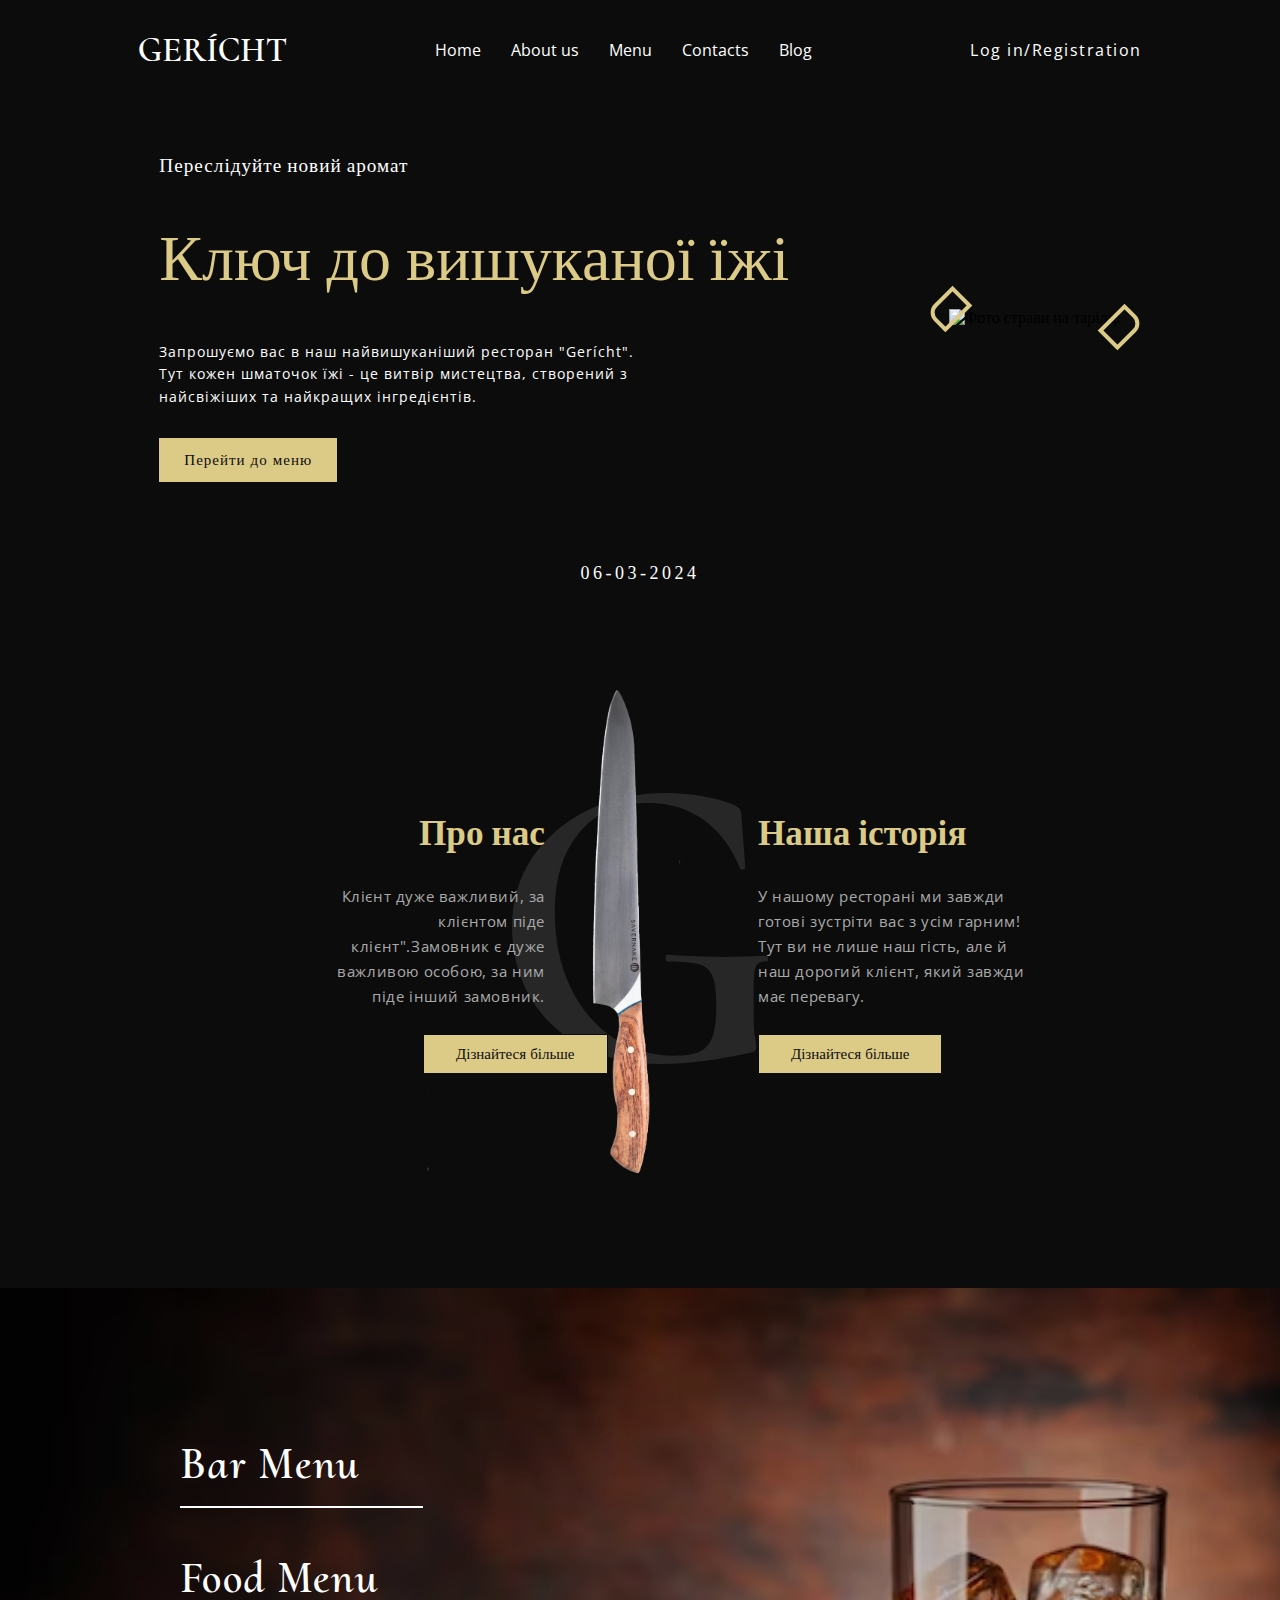
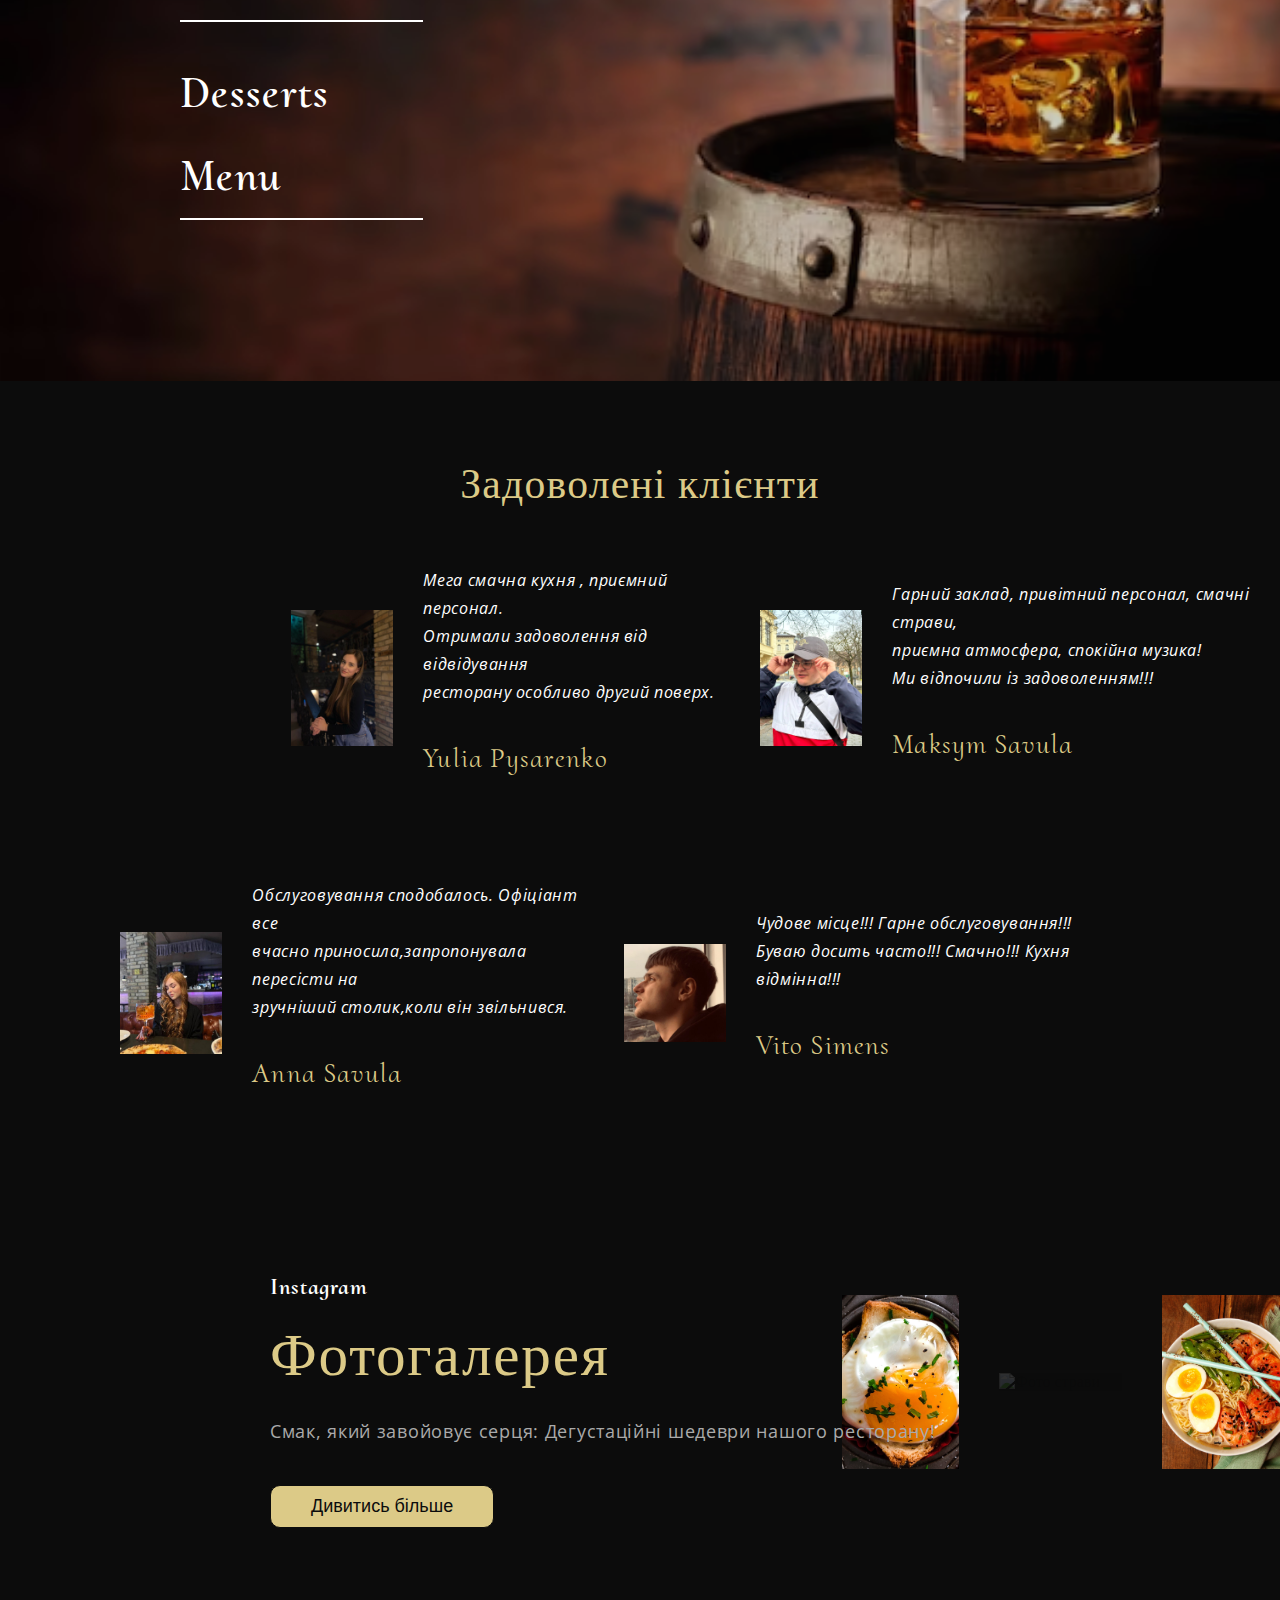
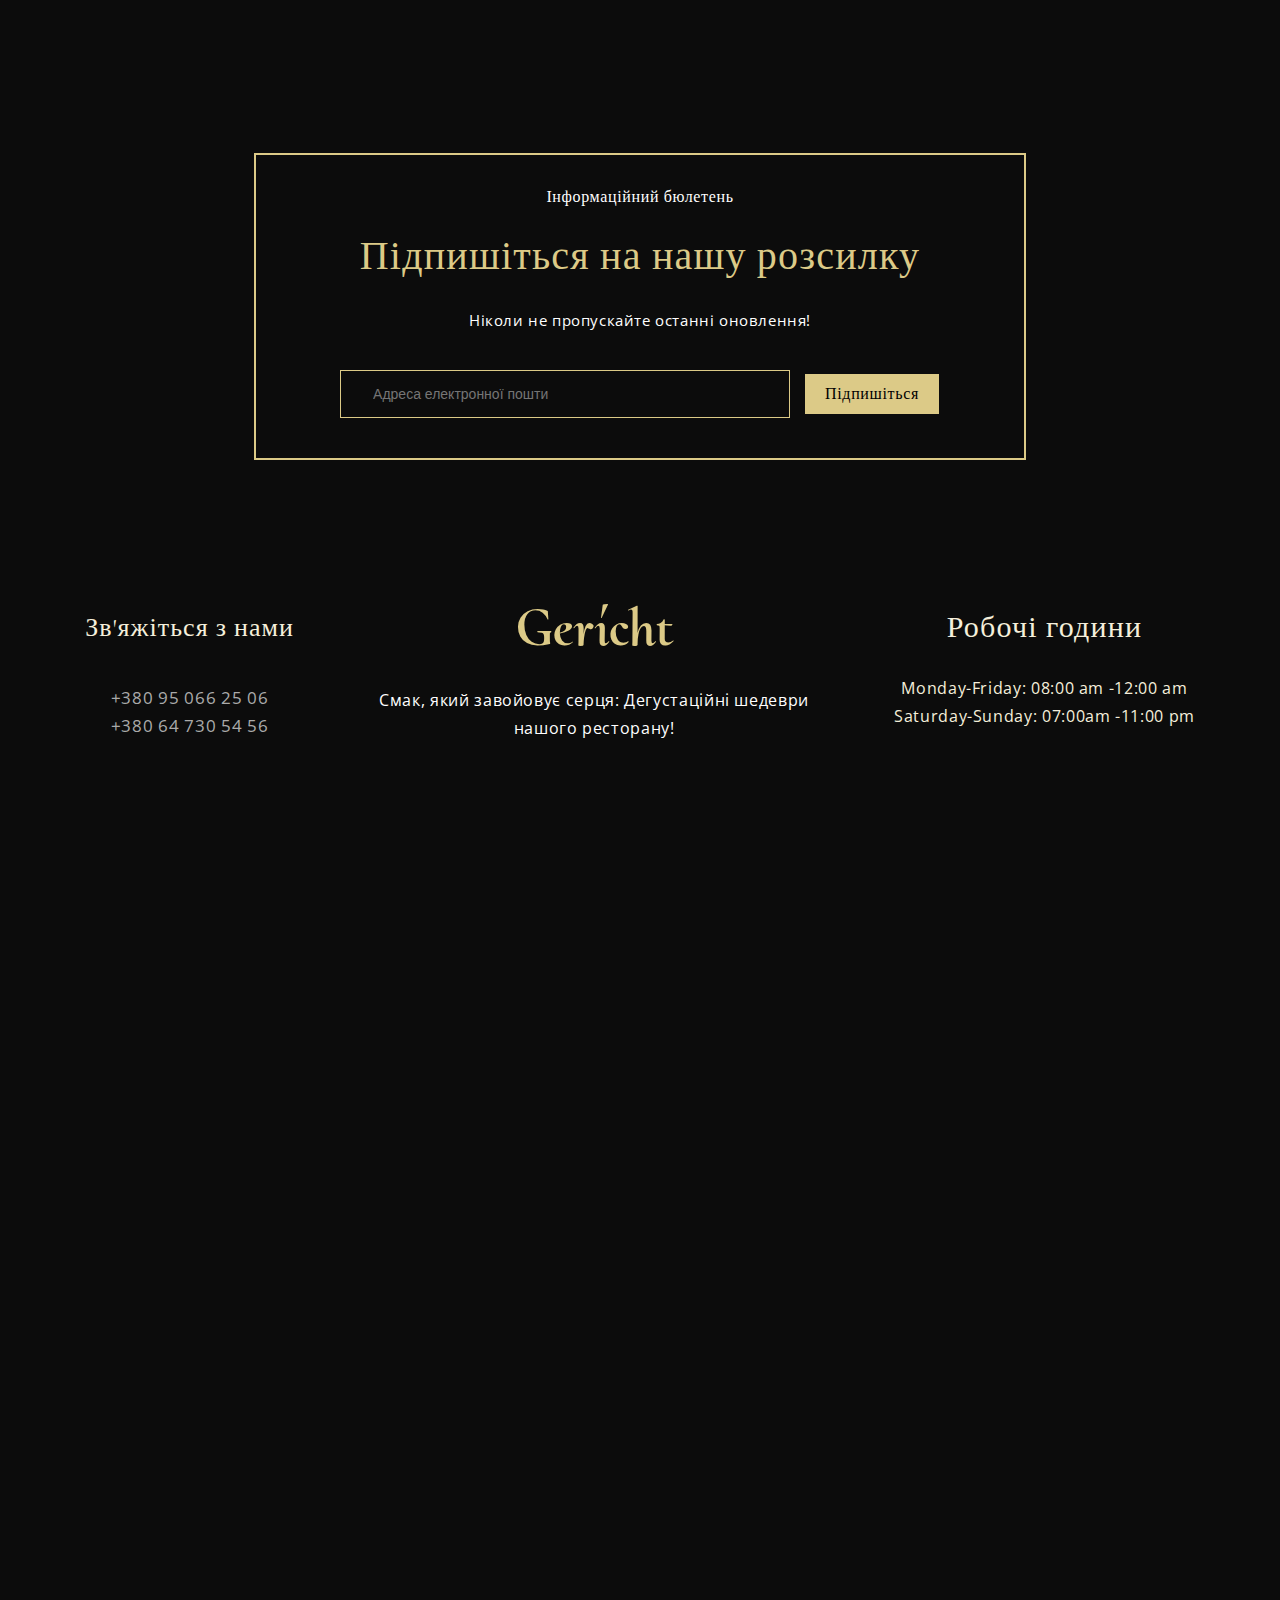
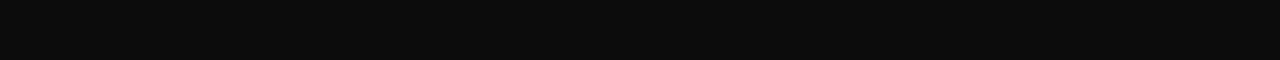
==== index.html @ d265ea69 "progect" ====
<!DOCTYPE html>
<html lang="en">
   <head>
      <meta charset="UTF-8">
      <meta name="viewport" content="width=device-width, initial-scale=1.0">
      <link rel="preconnect" href="https://fonts.googleapis.com">
      <link rel="preconnect" href="https://fonts.gstatic.com" crossorigin>
      <link href="https://fonts.googleapis.com/css2?family=Cormorant+Upright:wght@300;400;500;600;700&family=Oswald:wght@200..700&family=Roboto:ital,wght@0,100;0,300;0,400;0,500;0,700;0,900;1,100;1,300;1,400;1,500;1,700;1,900&display=swap" rel="stylesheet">
      <link rel="preconnect" href="https://fonts.googleapis.com">
      <link rel="preconnect" href="https://fonts.gstatic.com" crossorigin>
      <link href="https://fonts.googleapis.com/css2?family=Cormorant+Upright:wght@300;400;500;600;700&family=Open+Sans:ital,wght@0,300..800;1,300..800&family=Oswald:wght@200..700&family=Roboto:ital,wght@0,100;0,300;0,400;0,500;0,700;0,900;1,100;1,300;1,400;1,500;1,700;1,900&display=swap" rel="stylesheet">
      <link rel="stylesheet" href="./css/style.css">
      <title>Головна Ресторан Gerícht</title>
   </head>
   <header>
      <div class="header">
         <div class="header-content">
            <h2 class="logo">Gerícht</h2>
            <nav class="nav">
               <li class="nav_list">
                  <a class="nav_item" href="#">Home</a>
               </li>
               <li  class="nav_list">
                  <a class="nav_item" href="#About_us">About us</a>
               </li>
               <li  class="nav_list"> 
                  <a class="nav_item"  href="#">Menu</a>
               </li>
               <li  class="nav_list">
                  <a class="nav_item" href="#">Contacts</a>
               </li>
               <li  class="nav_list">
                  <a class="nav_item" href="#">Blog</a>
               </li>
            </nav>
            <div>
               <span class="btn">Log in/Registration</span>
            </div>
         </div>
      </div>
   </header>
   <footer>
      <div class="footer">
         <div class="footer-content">
            <div>
               <span class="footer_subtitle">Переслідуйте новий аромат</span>
               <h1 class="footer_title">Ключ до вишуканої їжі</h1>
               <p class="footer_text">Запрошуємо вас в наш найвишуканіший ресторан "Gerícht".<br> Тут кожен шматочок їжі - це витвір мистецтва, створений з <br> найсвіжіших та найкращих інгредієнтів. </p>
               <button class="footer_btn">Перейти до меню</button>
            </div>
            <div class="border"> 
               <img class="img" src="./img/meal2.jpg" alt="Фото страви на тарілці">
            </div>
         </div>
      </div>
      <div class="number"><span class="number-text">06-03-2024</span></div>
   </footer>
   <section>
      <div class="section">
         <div id="About_us" class="section-content">
            <div class="section-content-first">
               <h2 class="section-title-first">Про нас</h2>
               <i style="transform: rotate(225deg); color:#DCCA87; position: relative; left: 31vh;" class="fa-solid fa-spoon"></i>
               <p class="section-text-first">Клієнт дуже важливий, за клієнтом піде клієнт".Замовник є дуже важливою особою, за ним піде інший замовник.</p>
               <div><button class="section-btn-first">Дізнайтеся більше</button></div>
            </div>
            <img class="word-G" src="./img/G.svg" alt="Буква G">
            <img class="src" src="./img/knive.png" alt="Фото кухонного прибора">
            <div class="section-content-second">
               <h2  class="section-title-second">Наша історія</h2>
               <i style="transform: rotate(45deg); color:#DCCA87;" class="fa-solid fa-spoon"></i>
               <p class="section-text-second">У нашому ресторані ми завжди готові зустріти вас з усім гарним!
                  Тут ви не лише наш гість, але й наш дорогий клієнт, який завжди має перевагу.
               <div><button class="section-btn-second">Дізнайтеся більше</button></div>
            </div>
         </div>
      </div>
   </section>
   <aside>
      <div class="aside">
         <div class="aside-content">
            <h1 class="aside-title">Bar Menu</h1>
            <h1 class="aside-title">Food Menu</h1>
            <h1 class="aside-title">Desserts Menu</h1>
         </div>
      </div>
   </aside>
   <section>
      <div class="section-customer">
         <div class="section-customer-title">
            <h2 class="title">Задоволені клієнти</h2>
         </div>
         <div class="section-customer-people">
            <img class="img-people" src="./img/woman.jpg" alt="Фото клієнтки">
            <div>
               <p class="reviews">Мега смачна кухня , приємний персонал.<br> Отримали задоволення від відвідування<br> ресторану особливо другий поверх.</p>
               <h4 class="people-name">Yulia Pysarenko</h4>
            </div>
            <img class="img-people" src="./img/man.jpg"alt="Фото клієнтки">
            <div>
               <p class="reviews">Гарний заклад, привітний персонал, смачні страви,<br> приємна атмосфера, спокійна музика!<br> Ми відпочили із задоволенням!!!</p>
               <h4 class="people-name">Maksym Savula</h4>
            </div>
         </div>
         <div class="section-second-customer-people">
            <img class="img-people"  src="./img/woman2.jpg" alt="Фото клієнтки">
            <div>
               <p class="reviews">Обслуговування сподобалось. Офіціант все<br> вчасно приносила,запропонувала пересісти на<br> зручніший столик,коли він звільнився.</p>
               <h4 class="people-name">Anna Savula</h4>
            </div>
            <img class="img-people" src="./img/man2.jpg"alt="Фото клієнтки">
            <div>
               <p class="reviews">Чудове місце!!! Гарне обслуговування!!!<br> Буваю досить часто!!! Смачно!!! Кухня відмінна!!!</p>
               <h4 class="people-name">Vito Simens</h4>
            </div>
         </div>
      </div>
   </section>
   <section>
      <div>
         <div class="section-media">
            <div style="position: relative; left: 30vh;">
               <h5 class="section-media-subtitle">Instagram</h5>
               <div>
                  <i style="color:#DCCA87; transform: rotate(45deg);" class="fa-solid fa-spoon"></i>
               </div>
               <h2 class="section-media-title">Фотогалерея</h2>
               <p class="section-media-text">Смак, який завойовує серця: Дегустаційні шедеври нашого ресторану!</p>
               <div>
                  <button class="section-media-btn">Дивитись більше</button>
               </div>
            </div>
            <div class="section-content-img">
               <img class="media-img-1" src="./img/meal.jpg" alt="Фото страви">
               <img class="media-img" src="./img/meal2.jpg" alt="Фото страви">
               <i id="Instagram" class="fa-brands fa-instagram"></i>
               <img class="media-img-1" src="./img/meal3.jpg" alt="Фото страви">
            </div>
         </div>
      </div>
   </section>
   <section>
      <aside class="section-form-header">
         <form action="#" method="post">
            <div class="section-form">
               <h5 class="section-form-title">Інформаційний бюлетень</h5>
               <i style="color:#DCCA87; transform: rotate(45deg);" class="fa-solid fa-spoon"></i>
               <h2 class="section-form-slogan">Підпишіться на нашу розсилку</h2>
               <p class="section-form-text">Ніколи не пропускайте останні оновлення!</p>
               <div>
                  <input class="email" type="email" placeholder="Адреса електронної пошти">
                  <button class="form-btn">Підпишіться</button>
         </form>
         </div>
         </div>
      </aside>
      <div class="section-nav">
         <div style="text-align: center;">
            <h4 class="section-nav-contact">Зв'яжіться з нами</h4>
            <span class="section-contact-telephone">+380 95 066 25 06</span>
            <div><span class="section-contact-telephone">+380 64 730 54 56</span></div>
         </div>
         <div style="text-align: center;">
            <h2 class="section-nav-logo">Gerícht</h2>
            <span class="section-nav-span">Смак, який завойовує серця: Дегустаційні шедеври<br> нашого ресторану!</span>
            <div><i style="color:#DCCA87; transform: rotate(45deg); margin-top: 25px; margin-bottom: 25px; font-size: 20px;" class="fa-solid fa-spoon"></i></div>
            <div>
               <i id="icon" class="fa-brands fa-facebook-f"></i>
               <i id="icon" class="fa-brands fa-instagram"></i>
               <i id="icon" class="fa-brands fa-twitter"></i>
            </div>
         </div>
         <div style="text-align: center;">
            <h2 class="section-nav-hour">Робочі години</h2>
            <span class="section-nav-work">Monday-Friday:
            08:00 am -12:00 am</span>
            <div>
               <span class="section-nav-work"> Saturday-Sunday:
               07:00am -11:00 pm</span>
            </div>
         </div>
      </div>
   </section>
   <script src="./js/script.js"></script>
   <script src="https://kit.fontawesome.com/238ef1c826.js" crossorigin="anonymous"></script>
   </html>
---- css/style.css ----
body
{
    margin: 0px;
    height: 540vh;
    background:var( --theme-background);
}
li
{
    list-style-type: none;
}
a
{
    text-decoration: none;
   
}
.header-content
{
    display: flex;
    align-items: center;
    justify-content: space-evenly;
}
.logo
{
    font-family: "Cormorant Upright", serif;
    font-weight: 600;
    font-style: normal;
    font-size: 35px;
    color: var(--theme-color-text);
    text-transform: uppercase;
}
.nav
{
    display: flex;
    align-items: center;
    justify-content: center;
}
.nav_item
{
    font-family: "Open Sans", sans-serif;
    font-size: 16px;
    padding: 0px 20px 0px 10px;
    color: var(--theme-color-text);
    transition: color .25s;
}
.nav_item:hover
{
    color: var(--theme-color-title);
}
.btn
{
    font-family: "Open Sans", sans-serif;
    font-size: 16px;
    letter-spacing: 1.5px;
    cursor: pointer;
    color: var(--theme-color-text);
}
.footer
{
    margin-top: 6vh;
}
.footer-content
{
    display: flex;
    align-items: center;
    justify-content: space-evenly;
}
.footer_subtitle
{
    font-family: "Cormorant Upright", serif;
    font-weight: 300;
    font-style: normal;
    font-size: 1.2rem;
    letter-spacing: 1px;
    color: var(--theme-color-text);
}
.footer_title
{
    font-family: "Cormorant Upright", serif;
    font-weight: 300;
    font-style: normal;
    font-size: 4rem;
    color: var(--theme-color-title);
}
.footer_text
{
    font-family: "Open Sans", sans-serif;
    font-weight: 400;
    font-size: 14px;
    line-height: 1.6;
    letter-spacing: 1px;
    color: var(--theme-color-text);
    margin-bottom: 30px;
}
.footer_btn
{
    font-family: "Cormorant Upright", serif;
    font-weight: 500;
    font-style: normal;
    background: var(--theme-color-title);
    color: var(--theme-background);
    border: none;
    padding: 13px 25px;
    font-size: 15px;
    letter-spacing: 1px;
    cursor: pointer;
    transition: color .25s, box-shadow .25s;
}
.footer_btn:hover
{
    color:var(--theme-background-btn) ;
    box-shadow: 0px 0px 10px #ffffff;
}
.img{
    height: 67vh;
}
.border{
    position: relative;
}
  
.border::before,
.border::after
{
    content: "";
    position: absolute;
    width: 30px; 
    height: 20px; 
    border: 4px solid var(--theme-color-title); 
    background-color: transparent; 
}
  
  .border::before 
{
    transform: translate(-50%, -50%) rotate(-45deg);
    border-top-left-radius: 12px; 
}
  
  .border::after
{
    bottom: 0;
    right: 0;
    transform: translate(50%, 50%) rotate(-45deg); 
    border-bottom-right-radius: 12px;
}
.number
{
    display: flex;
    align-items: center;
    justify-content: center;
}  
.number-text
{
    font-size: large;
    color: var(--theme-color-text);
    letter-spacing: 3.5px;
    margin-top: 9vh;

}
.section
{
    margin-top: 30px;
}
.section-content
{
    display: flex;
    align-items: center;
    justify-content: center;
}
.section-content-first
{
    position: relative;
    left: 37vh;
}
.section-content-second
{
    position: relative;
    right: 28vh;
}
.word-G
{
    position: absolute;
    width: 20%;
}
.src
{
    position: relative;
    right: 8vh;
    width: 60%;
    transform: rotate(90deg);
    margin: 0px 15px 0px 15px;
}
.section-title-first,
.section-title-second
{
    font-family: "Cormorant Upright", serif;
    font-weight: 600;
    font-size: 2.2rem;
    color: var(--theme-color-title);
}
.section-title-first
{
    position: relative;
    z-index: 1;
    text-align: end;
}
.section-text-first,
.section-text-second
{
    font-family: "Open Sans", sans-serif;
    font-size: 15px;
    font-weight: 400;
    line-height: 25px;
    letter-spacing: 0.04em;
    color: var(--theme-color-p);
    margin-bottom: 25px;
}
.section-text-first
{
    position: relative;
    z-index: 1;
    text-align: end;
}
.section-btn-first,
.section-btn-second
{
  padding: 5px 32px 5px 32px;
  border: none;
  border: 1px solid #0C0C0C;
  font-family: "Cormorant Upright", serif;
  font-weight: 500;
  font-size: 15px;
  line-height: 28px;
  cursor: pointer;
  background: var(--theme-color-title);
  color: var(--theme-background);
  transition: color .25s, box-shadow .25s;
}
.section-btn-first
{
    position: relative;
    left: 10vh;
    z-index: 1;
}
.section-btn-first:hover,
.section-btn-second:hover
{
    color:var(--theme-background-btn) ;
    box-shadow: 0px 0px 10px #ffffff; 
}
.aside
{
    background: url(../img/woter.jpg);
    background-repeat: no-repeat;
    background-size: 90%;
    background-size: cover;
    height: 77vh;
    margin-top: 45px;
    position: relative;
}
.aside::after
{
    content: "";
    background: var(--theme-background);
    position: absolute;
    left: 0px;
    top: 0px;
    opacity: 0.2;
    width: 100%;
    height: 77vh;
}
.aside-content
{
    position: relative;
    top: 15vh;
    left: 20vh;
    width: 19%;
    z-index: 1;
    cursor: pointer;
}
.aside-title
{
    font-family: "Cormorant Upright", serif;
    font-size: 2.75rem;
    font-weight: 600;
    line-height: 83px;
    letter-spacing: 0.03em;
    color: var(--theme-color-text);
    border-bottom:2px solid #ffffff ;
}
.section-customer
{
    margin-top: 45px;
    height: 90vh;
}
.section-customer-title
{
    display: flex;
    align-items: center;
    justify-content: center;
}
.section-customer-people,
.section-second-customer-people
{
    display: flex;
    align-items: center;
    justify-content: center;
}
.section-customer-people
{
    position: relative;
    left: 29vh;
    width: 80%;
}
.section-second-customer-people
{
    position: relative;
    left: 10vh;
    top: 6vh;
    width: 80%;  
}
.title
{
    font-family: "Cormorant Upright", serif;
    font-size: 2.6rem;
    font-weight: 500;
    margin-bottom: 40px;
    letter-spacing: 0.03em;
    color: var(--theme-color-title);
}
.img-people
{
    width: 10%;
    margin: 10px 30px 15px 30px;
}
.reviews
{
    font-family: "Open Sans", sans-serif;
    font-size: 16px;
    font-style: italic;
    font-weight: 400;
    line-height: 28px;
    letter-spacing: 0.04em;
    color: var(--theme-color-text);
}
.people-name
{

    font-family: Cormorant Upright;
    font-size: 27px;
    font-weight: 400;
    letter-spacing: 0.04em;
    color: var(--theme-color-title);
}
.section-media{
    display: flex;
    align-items: center;
    justify-content: center;
}
.section-media-subtitle
{
    font-family: Cormorant Upright;
    font-size: 1.4rem;
    letter-spacing: 0.04em;
    margin-bottom: 20px;
    color: var(--theme-color-text);
}   
.section-media-title
{
    font-family: Cormorant Upright;
    font-size: 3.7rem;
    font-weight: 500;
    margin-top: 5px;
    margin-bottom: 25px;
    letter-spacing: 0.03em;
    color: var(--theme-color-title);
}
.section-media-text
{
    font-family: Open Sans;
    font-size: 1.1rem;
    font-weight: 400;
    width: 130%;
    margin-bottom: 40px;
    line-height: 28px;
    letter-spacing: 0.04em;
    color: var(--theme-color-p);
}
.section-media-btn
{
    padding: 10px 40px 10px 40px;
    font-size: large;
    border-radius: 10px;
    border: 1px solid #0C0C0C;
    cursor: pointer;
    background: var(--theme-color-title);
    color: var(--theme-background);
    transition: color .25s;
    transition: box-shadow .25s;
    transition: border-radius .25s;
}
.section-media-btn:hover
{
    border: none;
    color:var(--theme-background-btn) ;
    border-radius: 1px;
    box-shadow: 0px 0px 10px #ffffff;
}
.media-img-1
{
    width:17%;
}
.media-img
{
   width:17.8%;
   padding: 0px 40px 0px 40px;
   position: relative;
}
.media-img::after
{
    content: "";
    background: var(--theme-background);
    position: absolute;
    width: 100%;
    height: 50vh;
    left: 0px;
    top: 0px;
    opacity: 0.85;
}
.section-content-img{
    display: flex;
    align-items: center;
    justify-content: end;
}
#Instagram{
    position: absolute;
    right: 46.5vh;
    font-size: 3rem;
    color: var(--theme-instagram-color);
    cursor: pointer;
}
.section-form-header
{
    display: flex;
    align-items: center;
    justify-content: center;
    margin-top: 25vh;
}
.section-form
{
    width: 100%;
}
form
{
    display: flex;
    align-items: center;
    justify-content: center;
    text-align: center;
    width: 60%;
    border: 2px solid #DCCA87;
}
.section-form-title
{
    font-family: Cormorant Upright;
    font-size: medium;
    font-weight: 400;
    margin-bottom: 10px;
    line-height: 30px;
    letter-spacing: 0.04em;
    color: var(--theme-color-text);

}
.section-form-slogan
{
    font-family: Cormorant Upright;
    font-size: 40px;
    font-weight: 400;
    margin-top: 20px;
    margin-bottom: 30px;
    letter-spacing: 0.03em;
    color: var(--theme-color-title);
}
.section-form-text
{
    font-family: Open Sans;
    font-size: 15px;
    letter-spacing: 0.04em;
    margin-bottom: 40px;
    color: var(--theme-color-text);
}
.email{
    width: 50%;
    padding: 15px 32px 15px 32px;
    border: 1px solid #DCCA87;
    background: none;
    margin-bottom: 40px;
    color: var(--theme-color-title);
    font-size: 14px;
}
.form-btn
{
    font-family: Cormorant Upright;
    font-size: 16px;
    font-weight: 400;
    margin-left: 10px;
    padding: 10px 20px 10px 20px;
    letter-spacing: 0.04em;
    background: var(--theme-color-title);
    border: 1px solid #0C0C0C;
    cursor: pointer;
    transition: box-shadow .25s;
    transition: color .25s;
}
.form-btn:hover
{
    color:var(--theme-background-btn) ;
    box-shadow: 0px 0px 10px #ffffff;
}
.section-nav
{
    display: flex;
    align-items: center;
    justify-content: space-evenly;
    margin-top: 10vh;
}
.section-nav-contact
{
    font-family: Cormorant Upright;
    font-size: 26px;
    font-weight: 400;
    line-height: 42px;
    letter-spacing: 0.04em;
    color: var(--theme-color-nav);
}
.section-contact-telephone
{
    font-family: Open Sans;
    font-size: 17px;
    font-weight: 400;
    line-height: 28px;
    letter-spacing: 0.04em;
    color: var(--theme-color-p);
}
.section-nav-logo
{
    font-family: Cormorant Upright;
    font-size: 3.4rem;
    color: var(--theme-color-title);
    margin-bottom: 25px;
}
.section-nav-span
{
    font-family: Open Sans;
    font-size: 16px;
    line-height: 28px;
    letter-spacing: 0.04em;
    color: var(--theme-color-text);
    margin-bottom: 20px;

}
#icon{
    color: var(--theme-color-text);
    font-size: large;
    margin: 10px;
    cursor: pointer;
}
.section-nav-hour
{
    font-family: Cormorant Upright;
    font-size: 30px;
    font-weight: 400;
    line-height: 42px;
    letter-spacing: 0.04em;
    color: var(--theme-color-nav);
}
.section-nav-work
{
    font-family: Open Sans;
    font-size: 16px;
    font-weight: 400;
    line-height: 28px;
    letter-spacing: 0.04em;
    color: var(--theme-color-nav);

}
:root{
    --theme-background-btn:aliceblue;
    --theme-background:#0C0C0C;
    --theme-color-p:#AAAAAA;
    --theme-color-text:#ffffff;
    --theme-instagram-color:#fff;
    --theme-color-title:#DCCA87;
    --theme-color-nav: #F5EFDB;


}
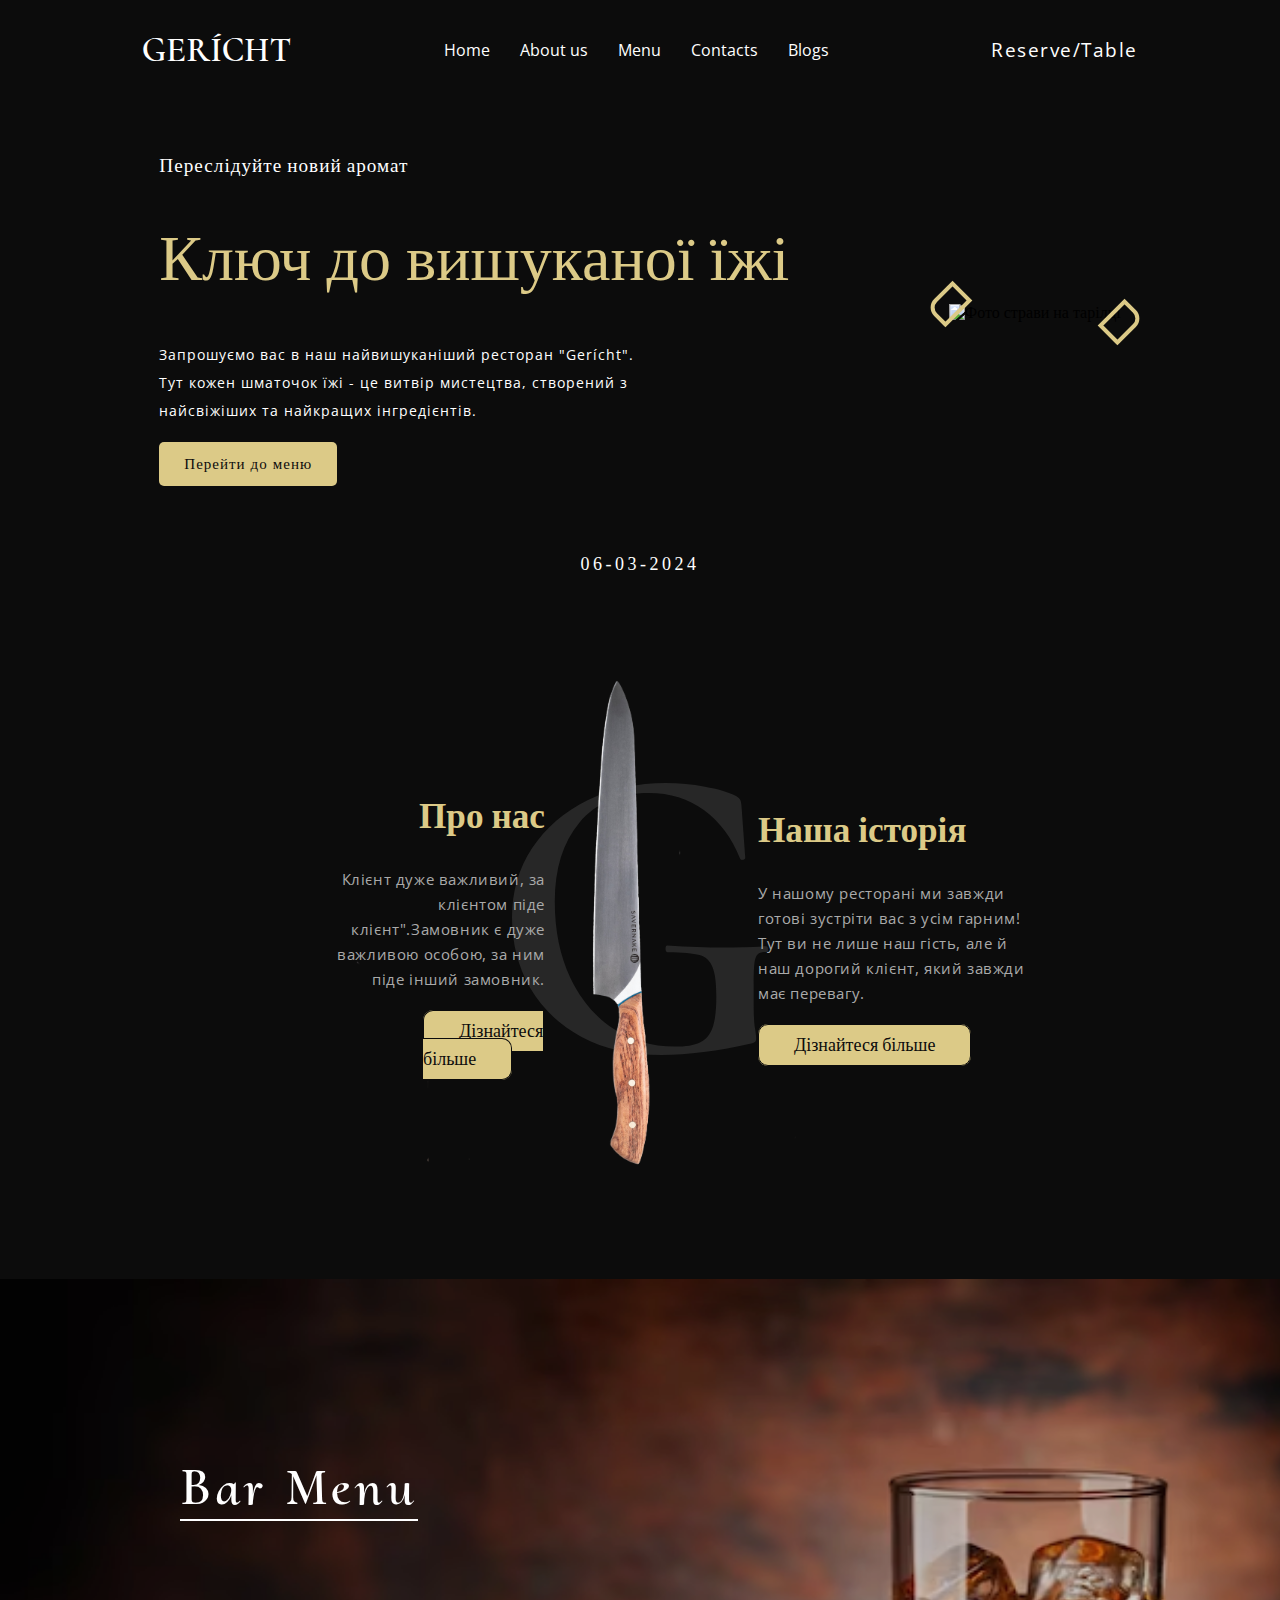
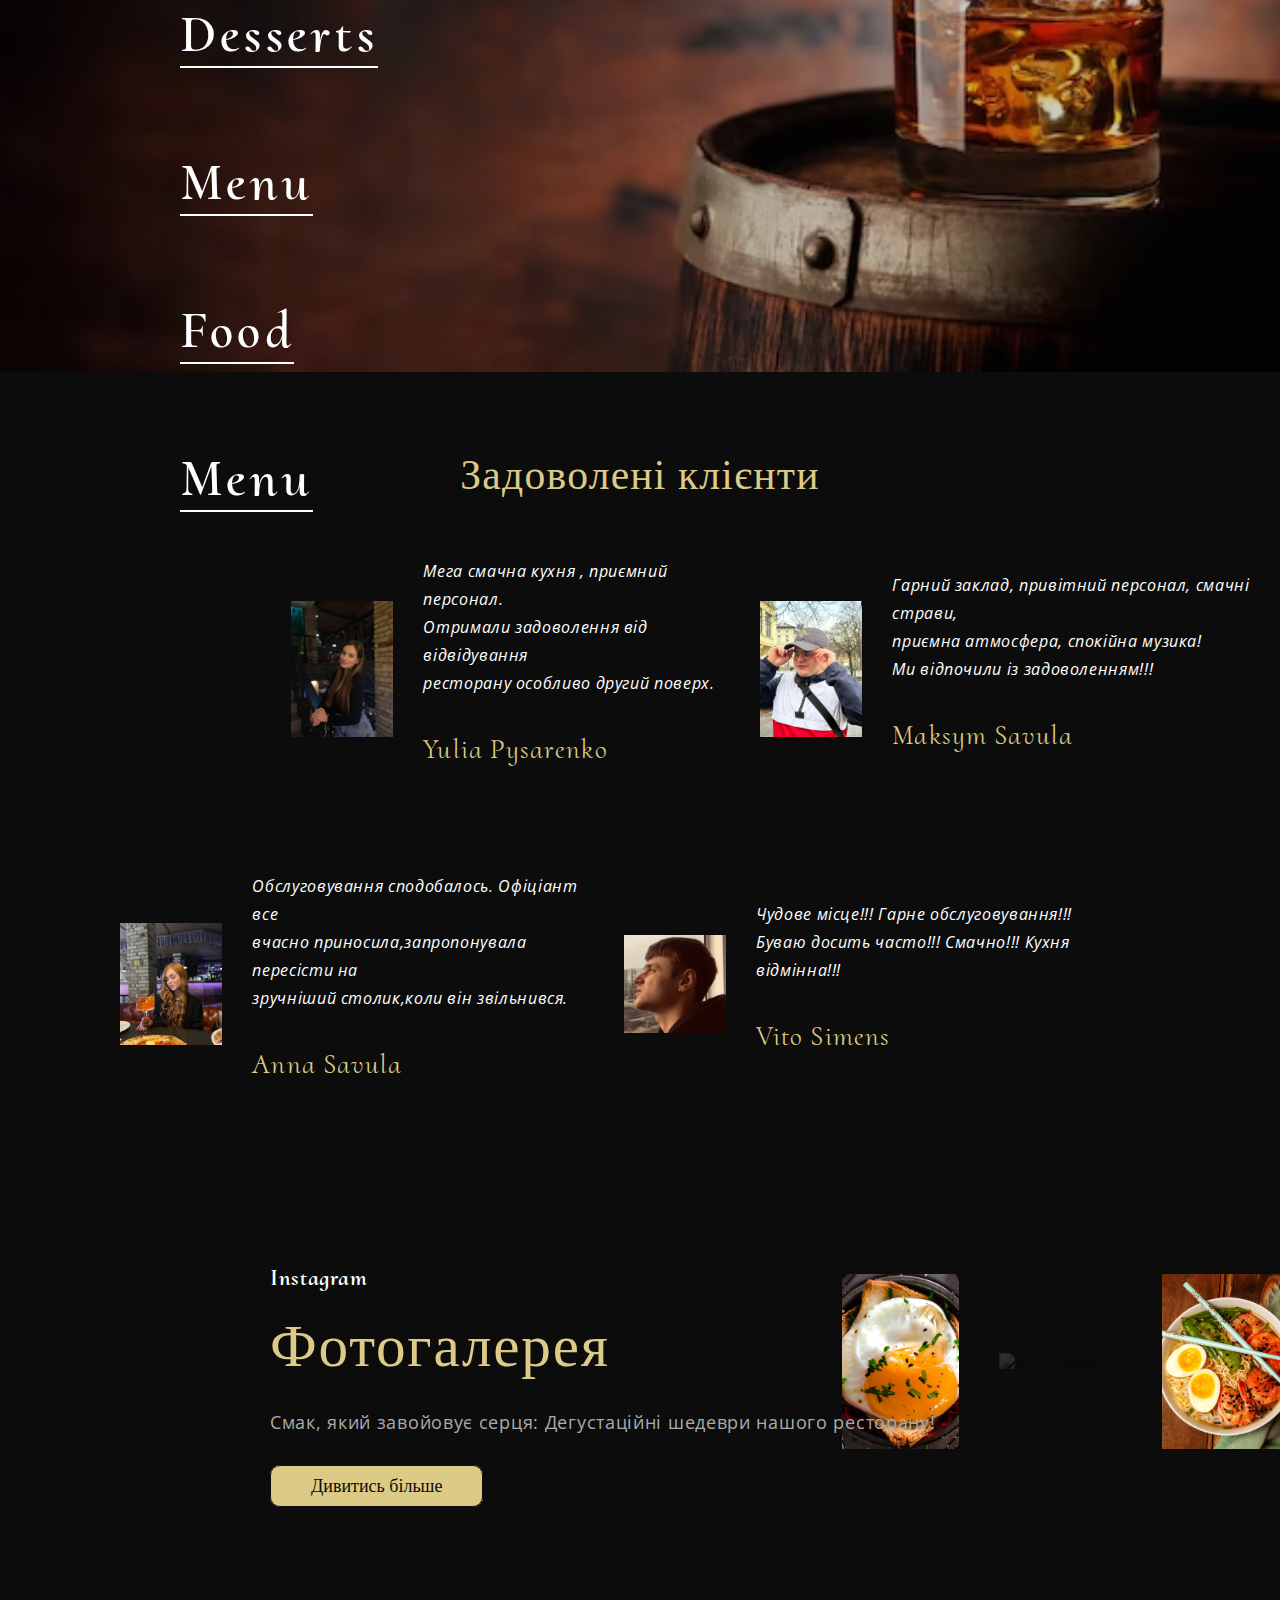
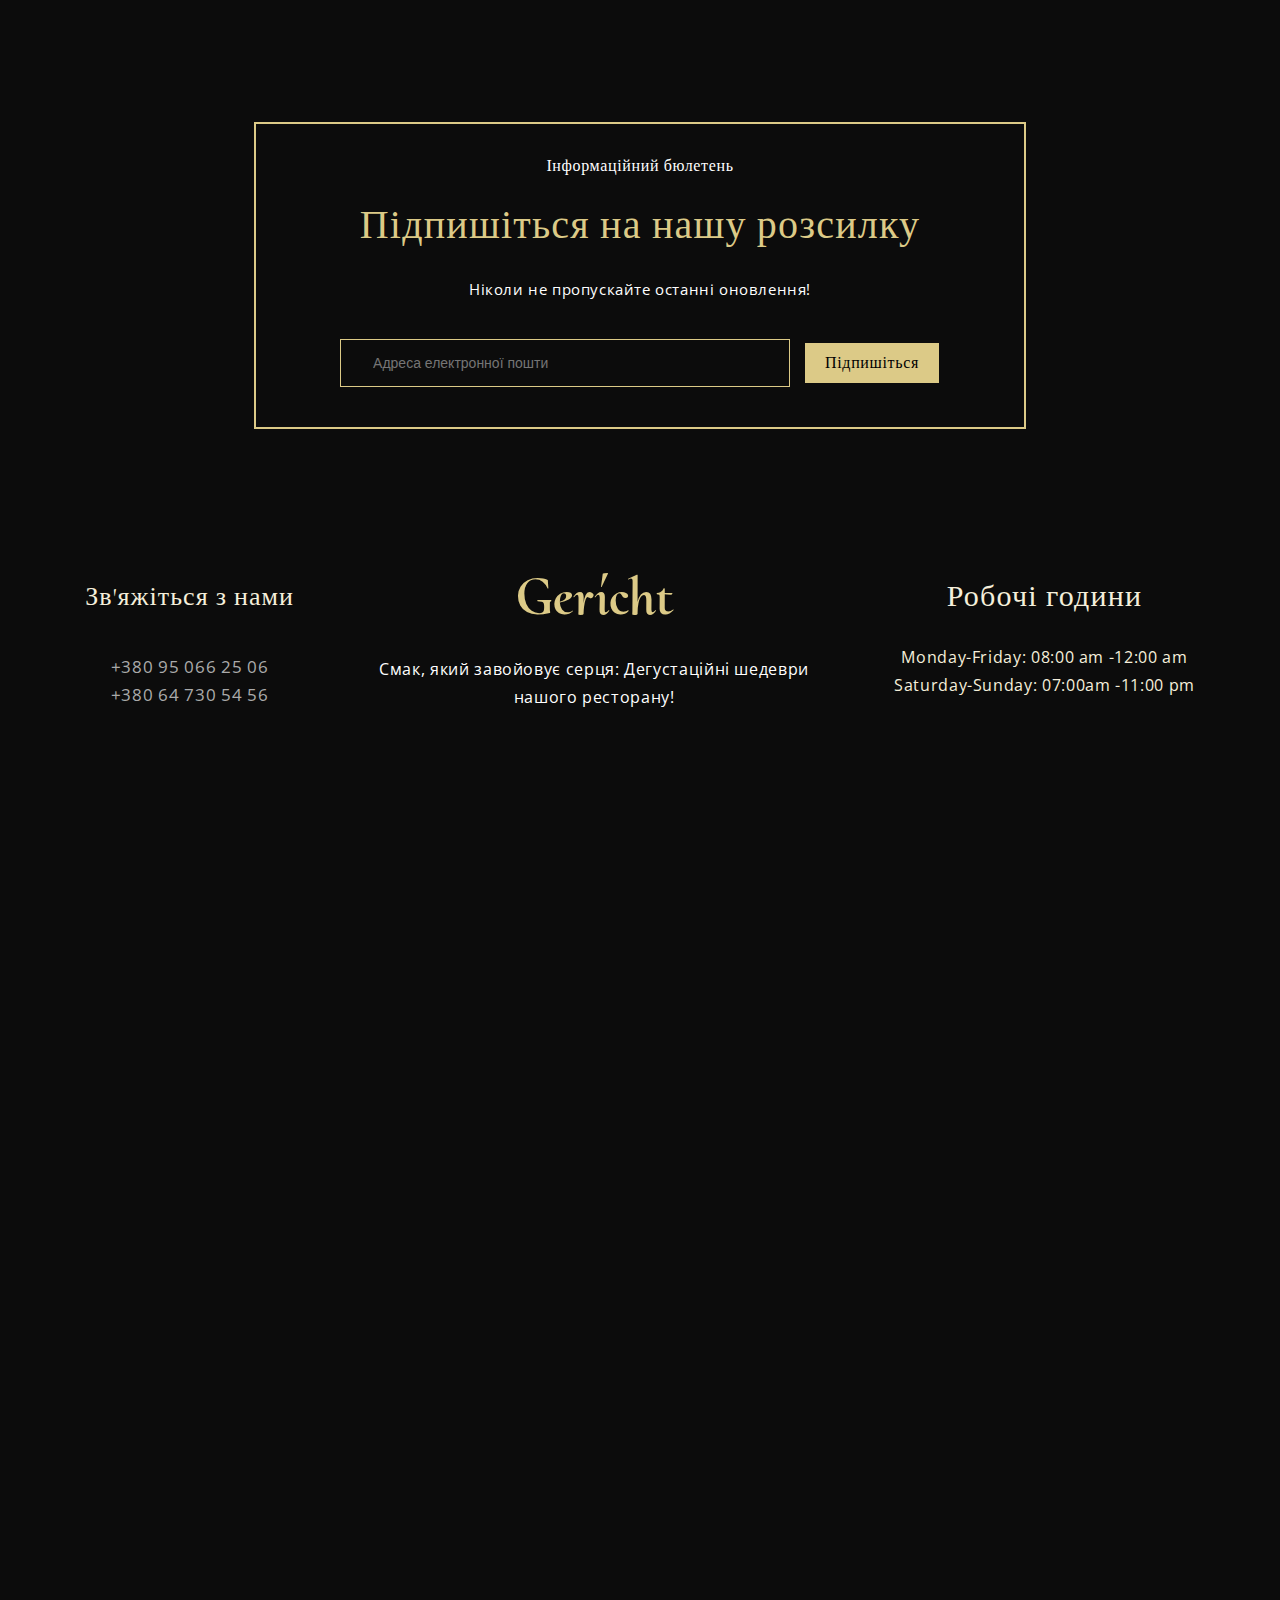
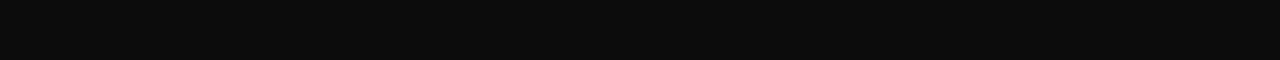
==== commit 90c4fb28: "proj" ====
--- a/index.html
+++ b/index.html
@@ -10,6 +10,7 @@
       <link rel="preconnect" href="https://fonts.gstatic.com" crossorigin>
       <link href="https://fonts.googleapis.com/css2?family=Cormorant+Upright:wght@300;400;500;600;700&family=Open+Sans:ital,wght@0,300..800;1,300..800&family=Oswald:wght@200..700&family=Roboto:ital,wght@0,100;0,300;0,400;0,500;0,700;0,900;1,100;1,300;1,400;1,500;1,700;1,900&display=swap" rel="stylesheet">
       <link rel="stylesheet" href="./css/style.css">
+      <link rel="website icon" type="png" href="./logo/logo.png">
       <title>Головна Ресторан Gerícht</title>
    </head>
    <header>
@@ -24,17 +25,17 @@
                   <a class="nav_item" href="#About_us">About us</a>
                </li>
                <li  class="nav_list"> 
-                  <a class="nav_item"  href="#">Menu</a>
+                  <a class="nav_item"  href="./Menu/menu.html">Menu</a>
                </li>
                <li  class="nav_list">
-                  <a class="nav_item" href="#">Contacts</a>
+                  <a class="nav_item" href="./Contacts/contact.html">Contacts</a>
                </li>
                <li  class="nav_list">
-                  <a class="nav_item" href="#">Blog</a>
+                  <a class="nav_item" href="./Blog/blog.html">Blogs</a>
                </li>
             </nav>
             <div>
-               <span class="btn">Log in/Registration</span>
+               <a href="./Reserve/reserve.html" class="btn">Reserve/Table</a>
             </div>
          </div>
       </div>
@@ -46,7 +47,7 @@
                <span class="footer_subtitle">Переслідуйте новий аромат</span>
                <h1 class="footer_title">Ключ до вишуканої їжі</h1>
                <p class="footer_text">Запрошуємо вас в наш найвишуканіший ресторан "Gerícht".<br> Тут кожен шматочок їжі - це витвір мистецтва, створений з <br> найсвіжіших та найкращих інгредієнтів. </p>
-               <button class="footer_btn">Перейти до меню</button>
+               <a href="./Menu/menu.html" class="footer_btn">Перейти до меню</a>
             </div>
             <div class="border"> 
                <img class="img" src="./img/meal2.jpg" alt="Фото страви на тарілці">
@@ -62,7 +63,7 @@
                <h2 class="section-title-first">Про нас</h2>
                <i style="transform: rotate(225deg); color:#DCCA87; position: relative; left: 31vh;" class="fa-solid fa-spoon"></i>
                <p class="section-text-first">Клієнт дуже важливий, за клієнтом піде клієнт".Замовник є дуже важливою особою, за ним піде інший замовник.</p>
-               <div><button class="section-btn-first">Дізнайтеся більше</button></div>
+               <div><a href="./Blog/blog.html" class="section-btn-first">Дізнайтеся більше</a></div>
             </div>
             <img class="word-G" src="./img/G.svg" alt="Буква G">
             <img class="src" src="./img/knive.png" alt="Фото кухонного прибора">
@@ -71,7 +72,7 @@
                <i style="transform: rotate(45deg); color:#DCCA87;" class="fa-solid fa-spoon"></i>
                <p class="section-text-second">У нашому ресторані ми завжди готові зустріти вас з усім гарним!
                   Тут ви не лише наш гість, але й наш дорогий клієнт, який завжди має перевагу.
-               <div><button class="section-btn-second">Дізнайтеся більше</button></div>
+               <div><a href="./Blog/blog.html" class="section-btn-second">Дізнайтеся більше</a></div>
             </div>
          </div>
       </div>
@@ -79,9 +80,9 @@
    <aside>
       <div class="aside">
          <div class="aside-content">
-            <h1 class="aside-title">Bar Menu</h1>
-            <h1 class="aside-title">Food Menu</h1>
-            <h1 class="aside-title">Desserts Menu</h1>
+            <a href="./Menu/menu.html?menu=bar" id="Bar_Menu" class="aside-title">Bar Menu</a>
+            <a href="./Menu/menu.html?menu=desserts" id="Desserts_Menu" class="aside-title">Desserts Menu</a>
+            <a href="./Menu/menu.html?menu=food" id="Food_Menu" class="aside-title">Food Menu</a>            
          </div>
       </div>
    </aside>
@@ -108,7 +109,7 @@
                <p class="reviews">Обслуговування сподобалось. Офіціант все<br> вчасно приносила,запропонувала пересісти на<br> зручніший столик,коли він звільнився.</p>
                <h4 class="people-name">Anna Savula</h4>
             </div>
-            <img class="img-people" src="./img/man2.jpg"alt="Фото клієнтки">
+            <img class="img-people" src="./img/man2.jpg" alt="Фото клієнтки">
             <div>
                <p class="reviews">Чудове місце!!! Гарне обслуговування!!!<br> Буваю досить часто!!! Смачно!!! Кухня відмінна!!!</p>
                <h4 class="people-name">Vito Simens</h4>
@@ -127,7 +128,7 @@
                <h2 class="section-media-title">Фотогалерея</h2>
                <p class="section-media-text">Смак, який завойовує серця: Дегустаційні шедеври нашого ресторану!</p>
                <div>
-                  <button class="section-media-btn">Дивитись більше</button>
+                  <a href="./Blog/blog.html" class="section-media-btn">Дивитись більше</a>
                </div>
             </div>
             <div class="section-content-img">
@@ -157,8 +158,10 @@
       <div class="section-nav">
          <div style="text-align: center;">
             <h4 class="section-nav-contact">Зв'яжіться з нами</h4>
-            <span class="section-contact-telephone">+380 95 066 25 06</span>
-            <div><span class="section-contact-telephone">+380 64 730 54 56</span></div>
+            <a href="tel: +380 95 066 25 06" class="section-contact-telephone">+380 95 066 25 06</a>
+            <div>
+               <a href="tel: +380 64 730 54 56" class="section-contact-telephone">+380 64 730 54 56</a>
+            </div>
          </div>
          <div style="text-align: center;">
             <h2 class="section-nav-logo">Gerícht</h2>
--- a/css/style.css
+++ b/css/style.css
@@ -49,7 +49,7 @@
 .btn
 {
     font-family: "Open Sans", sans-serif;
-    font-size: 16px;
+    font-size: 19px;
     letter-spacing: 1.5px;
     cursor: pointer;
     color: var(--theme-color-text);
@@ -86,7 +86,7 @@
     font-family: "Open Sans", sans-serif;
     font-weight: 400;
     font-size: 14px;
-    line-height: 1.6;
+    line-height: 2;
     letter-spacing: 1px;
     color: var(--theme-color-text);
     margin-bottom: 30px;
@@ -99,6 +99,7 @@
     background: var(--theme-color-title);
     color: var(--theme-background);
     border: none;
+    border-radius: 5px;
     padding: 13px 25px;
     font-size: 15px;
     letter-spacing: 1px;
@@ -240,6 +241,20 @@
     left: 10vh;
     z-index: 1;
 }
+.section-btn-first,
+.section-btn-second
+{
+    padding: 9px 35px 9px 35px;
+    font-size: large;
+    border-radius: 10px;
+    border: 1px solid #0C0C0C;
+    cursor: pointer;
+    background: var(--theme-color-title);
+    color: var(--theme-background);
+    transition: color .25s;
+    transition: box-shadow .25s;
+    transition: border-radius .25s;
+}
 .section-btn-first:hover,
 .section-btn-second:hover
 {
@@ -279,12 +294,19 @@
 .aside-title
 {
     font-family: "Cormorant Upright", serif;
-    font-size: 2.75rem;
+    font-size: 3.3rem;
     font-weight: 600;
-    line-height: 83px;
-    letter-spacing: 0.03em;
-    color: var(--theme-color-text);
-    border-bottom:2px solid #ffffff ;
+    line-height: 2.8;
+    letter-spacing: 0.08em;
+    color: var(--theme-color-text);
+    border-bottom:2px solid #ffffff;
+    transition: color .25s;
+    transition:  border-bottom .25s;
+}
+.aside-title:hover
+{
+    color: #c0c0c0;
+    border-bottom: 2px solid #c0c0c0;
 }
 .section-customer
 {
@@ -399,7 +421,6 @@
 }
 .section-media-btn:hover
 {
-    border: none;
     color:var(--theme-background-btn) ;
     border-radius: 1px;
     box-shadow: 0px 0px 10px #ffffff;
@@ -589,6 +610,4 @@
     --theme-instagram-color:#fff;
     --theme-color-title:#DCCA87;
     --theme-color-nav: #F5EFDB;
-
-
 }